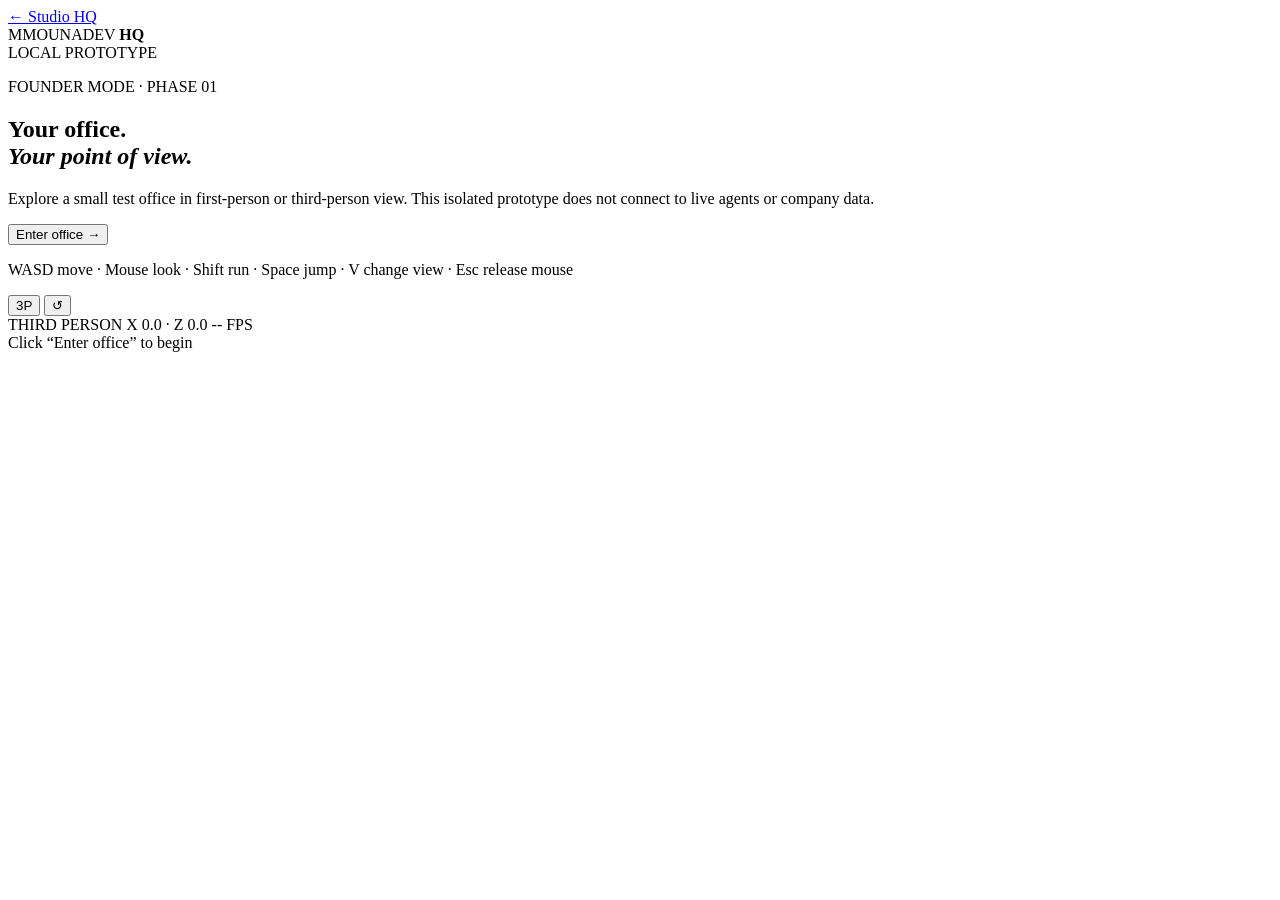
==== founder-prototype/index.html @ a4a74f7d "Add isolated Founder Player prototype entry page" ====
<!doctype html>
<html lang="en">
<head>
  <meta charset="utf-8">
  <meta name="viewport" content="width=device-width, initial-scale=1, viewport-fit=cover">
  <meta name="theme-color" content="#090d12">
  <title>MounaDev HQ — Founder Player Prototype</title>
  <link rel="stylesheet" href="./styles.css">
</head>
<body>
  <main id="app">
    <div id="world" aria-label="Founder office prototype"></div>
    <header class="hud">
      <a class="back" href="../" aria-label="Back to Studio HQ">← Studio HQ</a>
      <div class="brand"><span class="brand-mark">M</span><span>MOUNADEV <b>HQ</b></span></div>
      <div class="status"><i></i> LOCAL PROTOTYPE</div>
    </header>
    <section class="intro" id="intro">
      <p class="eyebrow">FOUNDER MODE · PHASE 01</p>
      <h1>Your office.<br><em>Your point of view.</em></h1>
      <p class="copy">Explore a small test office in first-person or third-person view. This isolated prototype does not connect to live agents or company data.</p>
      <button id="start" class="primary">Enter office <span>→</span></button>
      <p class="keys">WASD move · Mouse look · Shift run · Space jump · V change view · Esc release mouse</p>
    </section>
    <aside class="toolbar" aria-label="Prototype controls">
      <button id="cameraToggle" title="Switch camera (V)">3P</button>
      <button id="reset" title="Reset position">↺</button>
    </aside>
    <div class="crosshair" id="crosshair" aria-hidden="true"></div>
    <div class="bottom-hud">
      <span id="cameraLabel">THIRD PERSON</span>
      <span id="positionLabel">X 0.0 · Z 0.0</span>
      <span id="fpsLabel">-- FPS</span>
    </div>
    <div id="notice" role="status">Click “Enter office” to begin</div>
    <noscript>This prototype requires JavaScript and WebGL.</noscript>
  </main>
  <script src="../lib/three.min.js"></script>
  <script src="./main.js" type="module"></script>
</body>
</html>
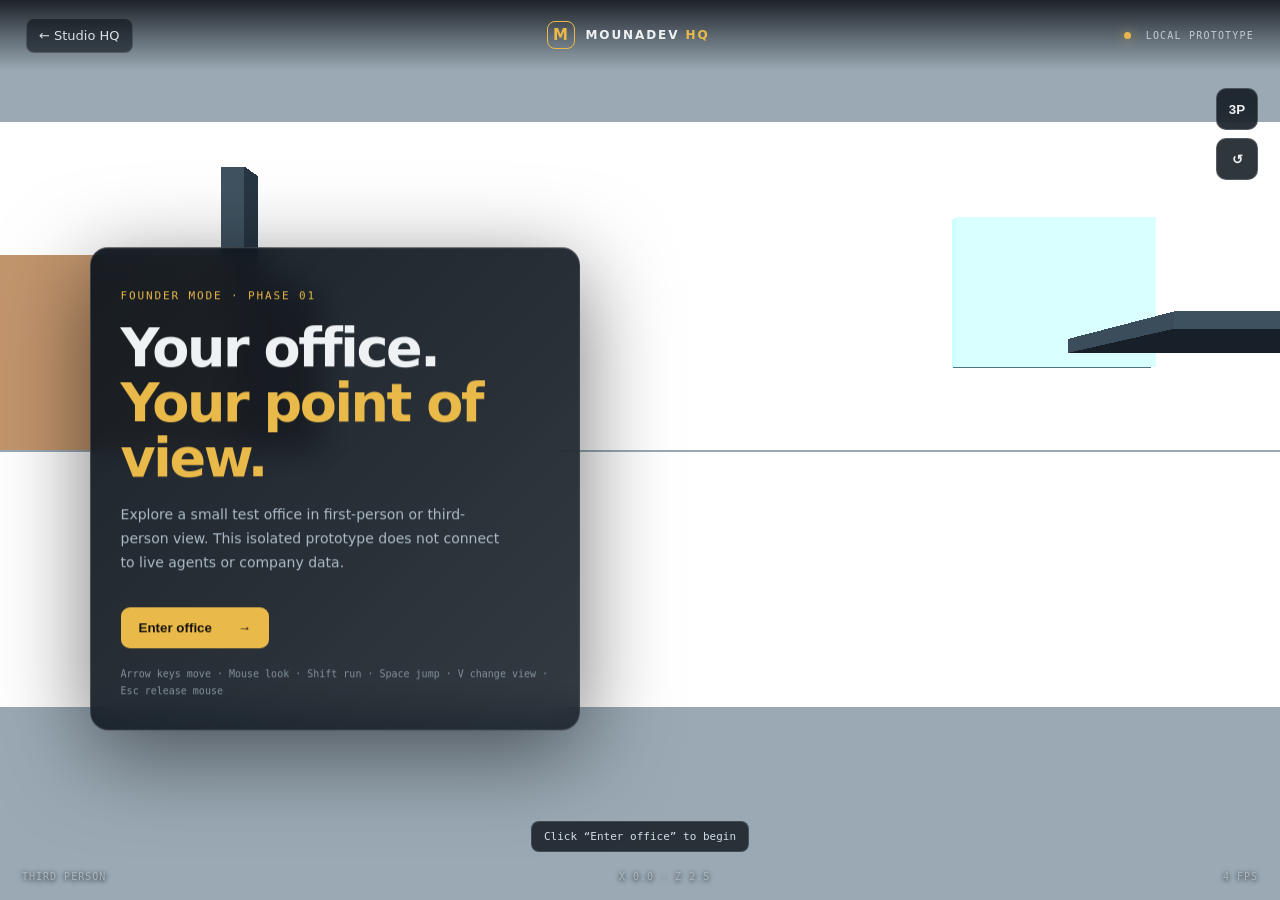
==== commit 18ee21af: "Show arrow-key movement in founder prototype controls" ====
--- a/founder-prototype/index.html
+++ b/founder-prototype/index.html
@@ -20,7 +20,7 @@
       <h1>Your office.<br><em>Your point of view.</em></h1>
       <p class="copy">Explore a small test office in first-person or third-person view. This isolated prototype does not connect to live agents or company data.</p>
       <button id="start" class="primary">Enter office <span>→</span></button>
-      <p class="keys">WASD move · Mouse look · Shift run · Space jump · V change view · Esc release mouse</p>
+      <p class="keys">Arrow keys move · Mouse look · Shift run · Space jump · V change view · Esc release mouse</p>
     </section>
     <aside class="toolbar" aria-label="Prototype controls">
       <button id="cameraToggle" title="Switch camera (V)">3P</button>
--- a/founder-prototype/styles.css
+++ b/founder-prototype/styles.css
@@ -0,0 +1,29 @@
+:root{color-scheme:dark;--gold:#e9b949;--ink:#eef2f5;--muted:#9aa8b5;--panel:#101820dd}
+*{box-sizing:border-box}
+html,body,#app{width:100%;height:100%;margin:0;overflow:hidden;background:#090d12;color:var(--ink);font-family:Inter,ui-sans-serif,system-ui,-apple-system,"Segoe UI",sans-serif}
+#world{position:absolute;inset:0}
+#world canvas{display:block;width:100%;height:100%;outline:0}
+.hud{position:absolute;z-index:3;top:0;left:0;right:0;height:70px;padding:0 26px;display:flex;align-items:center;justify-content:space-between;background:linear-gradient(180deg,#070b10d9,transparent)}
+.back{color:#d9e0e6;text-decoration:none;font-size:13px;border:1px solid #ffffff24;border-radius:8px;padding:9px 12px;background:#0b111899}
+.brand{display:flex;align-items:center;gap:10px;font-size:12px;letter-spacing:.16em;font-weight:800}
+.brand b{color:var(--gold)}
+.brand-mark{display:grid;place-items:center;width:28px;height:28px;border:1px solid var(--gold);border-radius:8px;color:var(--gold);font-size:15px}
+.status{font:10px ui-monospace,monospace;letter-spacing:.12em;color:#c2cbd2}
+.status i{display:inline-block;width:7px;height:7px;margin-right:7px;border-radius:50%;background:#e8b64c;box-shadow:0 0 12px #e8b64c88}
+.intro{position:absolute;z-index:2;left:clamp(22px,7vw,100px);top:50%;width:min(490px,calc(100% - 44px));transform:translateY(-42%);padding:30px;border:1px solid #ffffff20;border-radius:18px;background:linear-gradient(135deg,#0c141deF,#101820d9);box-shadow:0 22px 90px #0008;backdrop-filter:blur(16px);transition:opacity .35s,transform .35s}
+.intro.hidden{opacity:0;pointer-events:none;transform:translateY(-38%) scale(.98)}
+.eyebrow{color:var(--gold);font:11px ui-monospace,monospace;letter-spacing:.17em}
+h1{font-size:clamp(34px,5vw,54px);line-height:1.02;letter-spacing:-.045em;margin:18px 0}
+h1 em{font-style:normal;color:var(--gold)}
+.copy{max-width:390px;color:#aebbc6;font-size:14px;line-height:1.7}
+.primary{margin-top:18px;padding:13px 18px;border:0;border-radius:9px;background:var(--gold);color:#17130a;font-weight:800;cursor:pointer}
+.primary span{padding-left:22px}
+.keys{font:10px/1.7 ui-monospace,monospace;color:#83919d;margin:17px 0 0}
+.toolbar{position:absolute;z-index:3;right:22px;top:88px;display:grid;gap:8px}
+.toolbar button{width:42px;height:42px;border:1px solid #ffffff30;border-radius:10px;background:#0b131bd9;color:var(--ink);font-weight:800;cursor:pointer;backdrop-filter:blur(10px)}
+.toolbar button:hover{border-color:var(--gold);color:var(--gold)}
+.bottom-hud{position:absolute;z-index:3;left:22px;right:22px;bottom:18px;display:flex;justify-content:space-between;color:#aab6c0;font:10px ui-monospace,monospace;letter-spacing:.1em;text-shadow:0 1px 5px #000}
+#notice{position:absolute;z-index:3;left:50%;bottom:48px;transform:translateX(-50%);padding:8px 12px;border:1px solid #ffffff20;border-radius:8px;background:#091018c9;color:#d4dde4;font:11px ui-monospace,monospace;pointer-events:none;white-space:nowrap}
+.crosshair{position:absolute;z-index:2;left:50%;top:50%;width:8px;height:8px;border:1px solid #ffffffaa;border-radius:50%;transform:translate(-50%,-50%);opacity:0;pointer-events:none}
+.crosshair.visible{opacity:.8}
+@media(max-width:640px){.hud{height:58px;padding:0 12px}.brand{font-size:10px}.status{font-size:8px}.intro{left:14px;width:calc(100% - 28px);padding:23px;top:48%}.toolbar{right:12px;top:70px}.bottom-hud{left:12px;right:12px;bottom:12px;font-size:9px}#notice{bottom:39px;font-size:9px}}
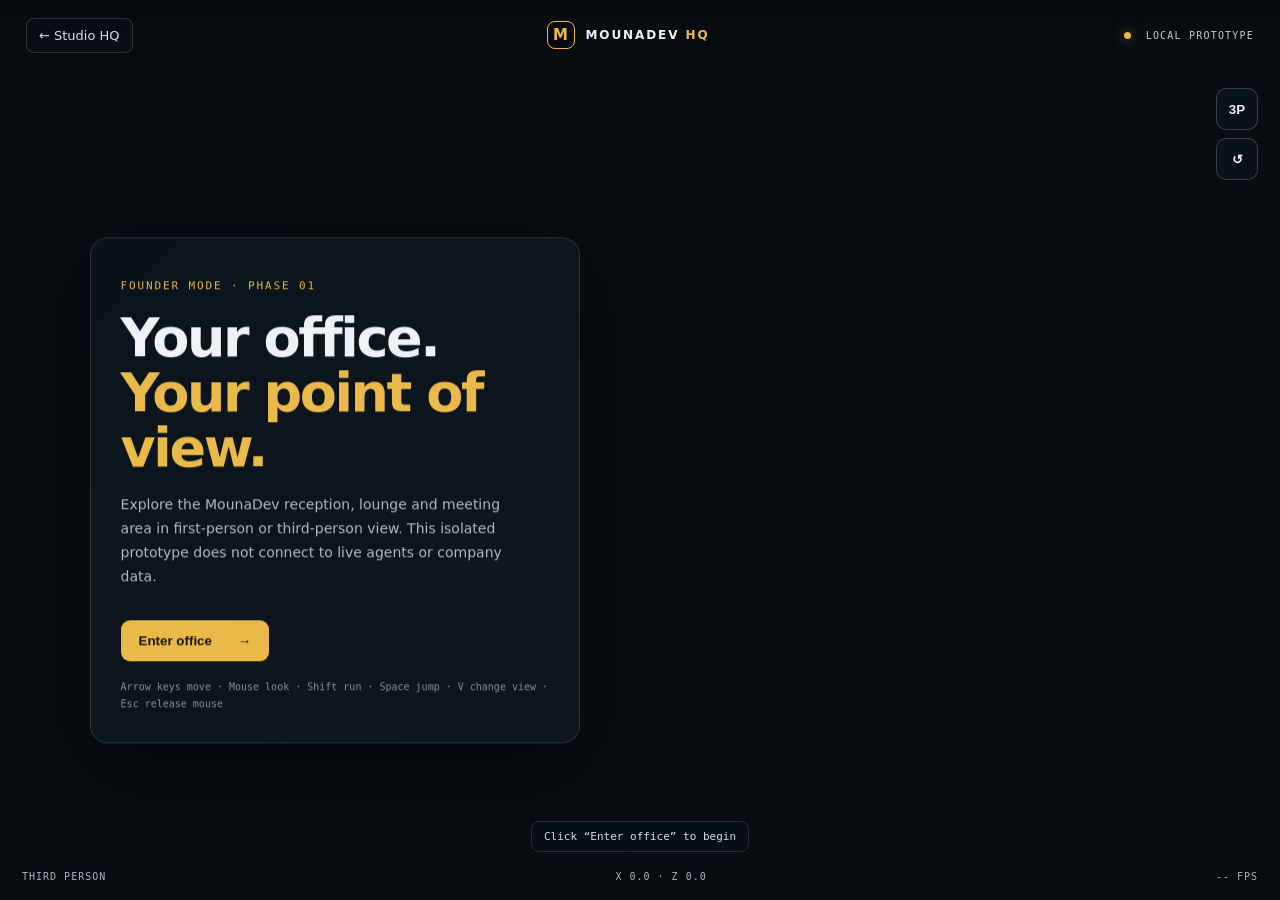
==== commit 9206d618: "Describe upgraded Founder lobby prototype" ====
--- a/founder-prototype/index.html
+++ b/founder-prototype/index.html
@@ -18,7 +18,7 @@
     <section class="intro" id="intro">
       <p class="eyebrow">FOUNDER MODE · PHASE 01</p>
       <h1>Your office.<br><em>Your point of view.</em></h1>
-      <p class="copy">Explore a small test office in first-person or third-person view. This isolated prototype does not connect to live agents or company data.</p>
+      <p class="copy">Explore the MounaDev reception, lounge and meeting area in first-person or third-person view. This isolated prototype does not connect to live agents or company data.</p>
       <button id="start" class="primary">Enter office <span>→</span></button>
       <p class="keys">Arrow keys move · Mouse look · Shift run · Space jump · V change view · Esc release mouse</p>
     </section>
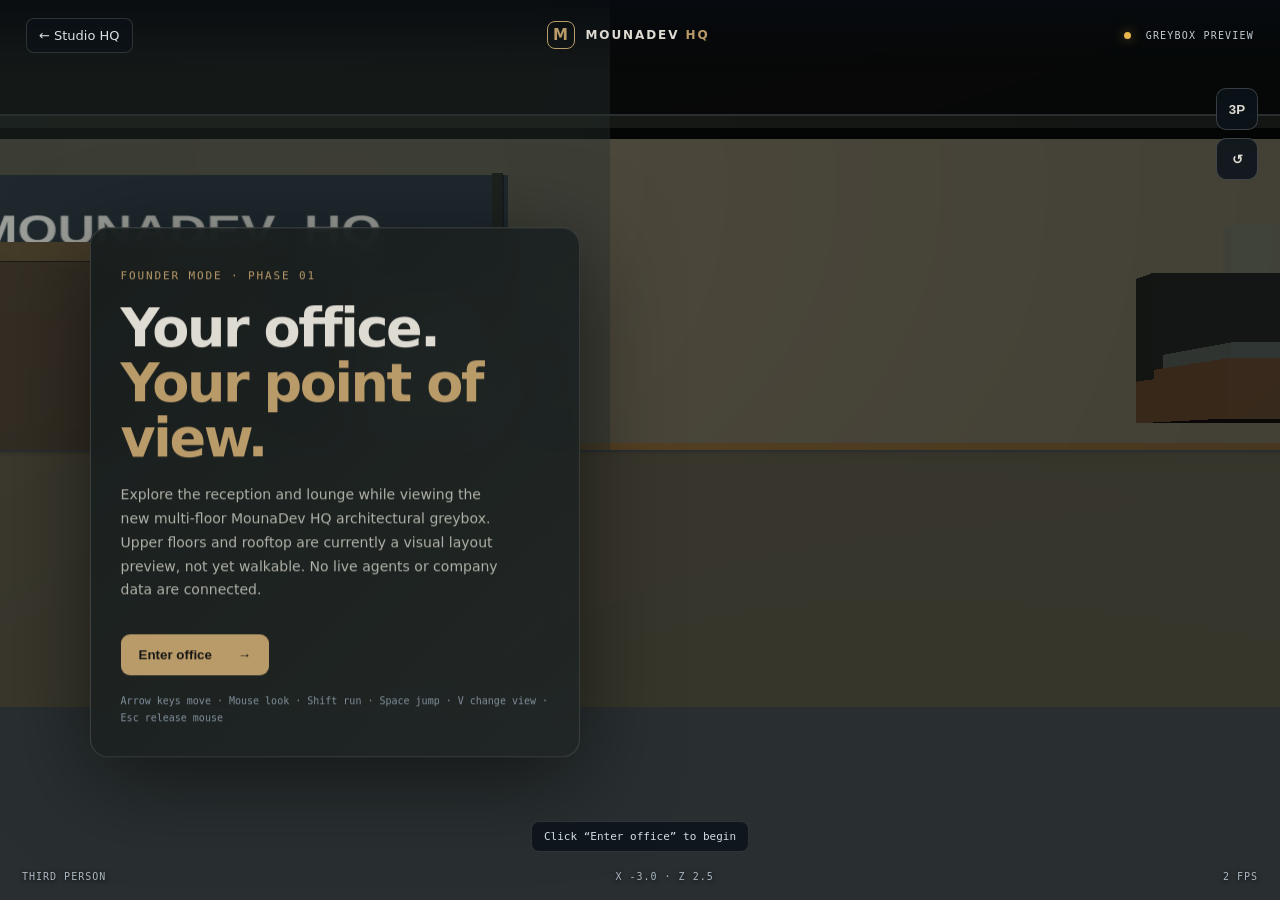
==== commit 51e52d6e: "docs: clarify multi-floor greybox preview scope in intro" ====
--- a/founder-prototype/index.html
+++ b/founder-prototype/index.html
@@ -13,12 +13,12 @@
     <header class="hud">
       <a class="back" href="../" aria-label="Back to Studio HQ">← Studio HQ</a>
       <div class="brand"><span class="brand-mark">M</span><span>MOUNADEV <b>HQ</b></span></div>
-      <div class="status"><i></i> LOCAL PROTOTYPE</div>
+      <div class="status"><i></i> GREYBOX PREVIEW</div>
     </header>
     <section class="intro" id="intro">
       <p class="eyebrow">FOUNDER MODE · PHASE 01</p>
       <h1>Your office.<br><em>Your point of view.</em></h1>
-      <p class="copy">Explore the MounaDev reception, lounge and meeting area in first-person or third-person view. This isolated prototype does not connect to live agents or company data.</p>
+      <p class="copy">Explore the reception and lounge while viewing the new multi-floor MounaDev HQ architectural greybox. Upper floors and rooftop are currently a visual layout preview, not yet walkable. No live agents or company data are connected.</p>
       <button id="start" class="primary">Enter office <span>→</span></button>
       <p class="keys">Arrow keys move · Mouse look · Shift run · Space jump · V change view · Esc release mouse</p>
     </section>
--- a/founder-prototype/styles.css
+++ b/founder-prototype/styles.css
@@ -1,6 +1,6 @@
-:root{color-scheme:dark;--gold:#e9b949;--ink:#eef2f5;--muted:#9aa8b5;--panel:#101820dd}
+:root{color-scheme:dark;--gold:#b99a69;--ink:#dedbd2;--muted:#9b9d94;--panel:#101820dd}
 *{box-sizing:border-box}
-html,body,#app{width:100%;height:100%;margin:0;overflow:hidden;background:#090d12;color:var(--ink);font-family:Inter,ui-sans-serif,system-ui,-apple-system,"Segoe UI",sans-serif}
+html,body,#app{width:100%;height:100%;margin:0;overflow:hidden;background:#111617;color:var(--ink);font-family:Inter,ui-sans-serif,system-ui,-apple-system,"Segoe UI",sans-serif}
 #world{position:absolute;inset:0}
 #world canvas{display:block;width:100%;height:100%;outline:0}
 .hud{position:absolute;z-index:3;top:0;left:0;right:0;height:70px;padding:0 26px;display:flex;align-items:center;justify-content:space-between;background:linear-gradient(180deg,#070b10d9,transparent)}
@@ -10,13 +10,13 @@
 .brand-mark{display:grid;place-items:center;width:28px;height:28px;border:1px solid var(--gold);border-radius:8px;color:var(--gold);font-size:15px}
 .status{font:10px ui-monospace,monospace;letter-spacing:.12em;color:#c2cbd2}
 .status i{display:inline-block;width:7px;height:7px;margin-right:7px;border-radius:50%;background:#e8b64c;box-shadow:0 0 12px #e8b64c88}
-.intro{position:absolute;z-index:2;left:clamp(22px,7vw,100px);top:50%;width:min(490px,calc(100% - 44px));transform:translateY(-42%);padding:30px;border:1px solid #ffffff20;border-radius:18px;background:linear-gradient(135deg,#0c141deF,#101820d9);box-shadow:0 22px 90px #0008;backdrop-filter:blur(16px);transition:opacity .35s,transform .35s}
+.intro{position:absolute;z-index:2;left:clamp(22px,7vw,100px);top:50%;width:min(490px,calc(100% - 44px));transform:translateY(-42%);padding:30px;border:1px solid #ffffff20;border-radius:18px;background:linear-gradient(135deg,#171d1dee,#202625e8);box-shadow:0 22px 90px #0008;backdrop-filter:blur(16px);transition:opacity .35s,transform .35s}
 .intro.hidden{opacity:0;pointer-events:none;transform:translateY(-38%) scale(.98)}
 .eyebrow{color:var(--gold);font:11px ui-monospace,monospace;letter-spacing:.17em}
 h1{font-size:clamp(34px,5vw,54px);line-height:1.02;letter-spacing:-.045em;margin:18px 0}
 h1 em{font-style:normal;color:var(--gold)}
-.copy{max-width:390px;color:#aebbc6;font-size:14px;line-height:1.7}
-.primary{margin-top:18px;padding:13px 18px;border:0;border-radius:9px;background:var(--gold);color:#17130a;font-weight:800;cursor:pointer}
+.copy{max-width:390px;color:#b0b1a8;font-size:14px;line-height:1.7}
+.primary{margin-top:18px;padding:13px 18px;border:0;border-radius:9px;background:var(--gold);color:#171714;font-weight:800;cursor:pointer}
 .primary span{padding-left:22px}
 .keys{font:10px/1.7 ui-monospace,monospace;color:#83919d;margin:17px 0 0}
 .toolbar{position:absolute;z-index:3;right:22px;top:88px;display:grid;gap:8px}
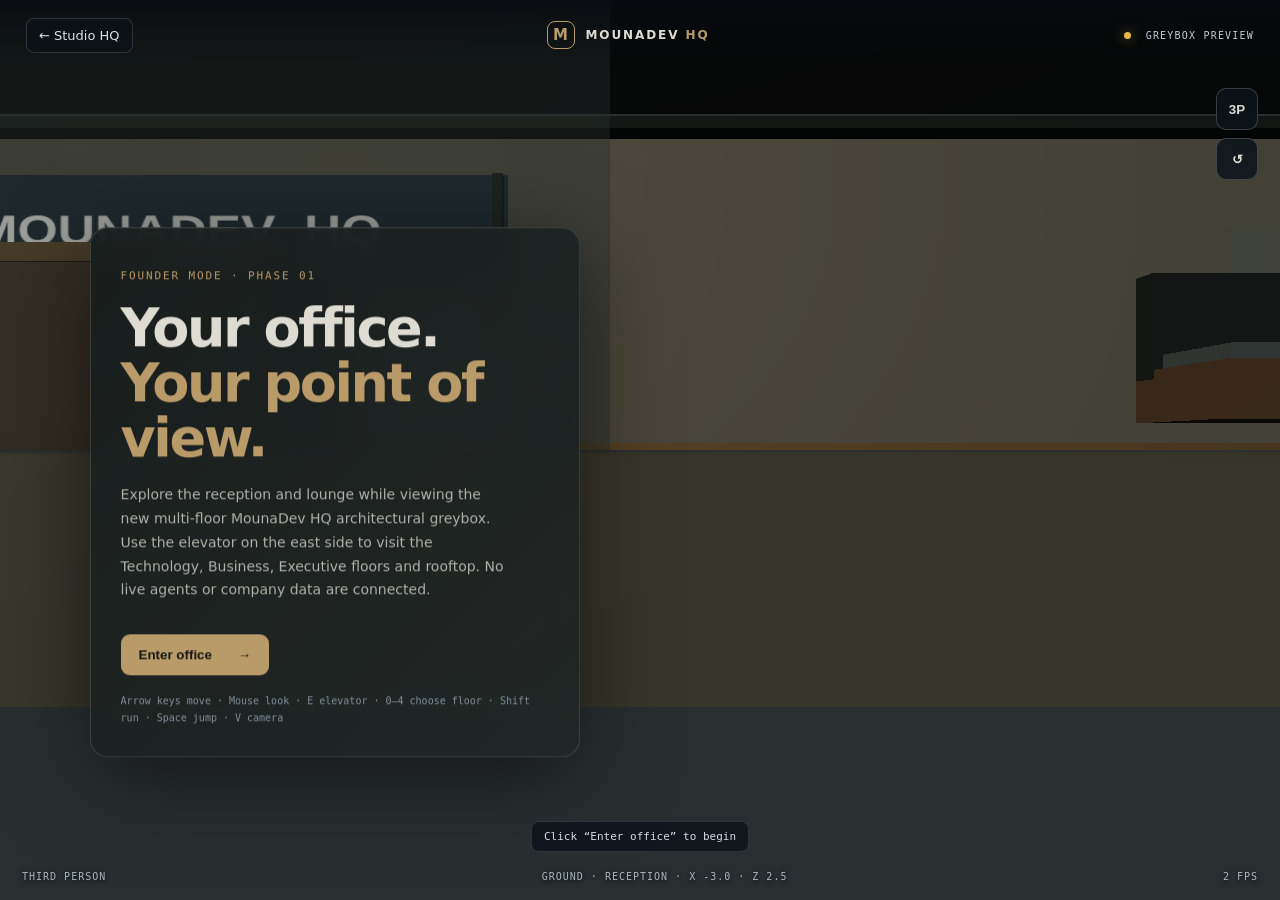
==== commit 4721ea07: "docs: update prototype controls for elevator navigation" ====
--- a/founder-prototype/index.html
+++ b/founder-prototype/index.html
@@ -18,9 +18,9 @@
     <section class="intro" id="intro">
       <p class="eyebrow">FOUNDER MODE · PHASE 01</p>
       <h1>Your office.<br><em>Your point of view.</em></h1>
-      <p class="copy">Explore the reception and lounge while viewing the new multi-floor MounaDev HQ architectural greybox. Upper floors and rooftop are currently a visual layout preview, not yet walkable. No live agents or company data are connected.</p>
+      <p class="copy">Explore the reception and lounge while viewing the new multi-floor MounaDev HQ architectural greybox. Use the elevator on the east side to visit the Technology, Business, Executive floors and rooftop. No live agents or company data are connected.</p>
       <button id="start" class="primary">Enter office <span>→</span></button>
-      <p class="keys">Arrow keys move · Mouse look · Shift run · Space jump · V change view · Esc release mouse</p>
+      <p class="keys">Arrow keys move · Mouse look · E elevator · 0–4 choose floor · Shift run · Space jump · V camera</p>
     </section>
     <aside class="toolbar" aria-label="Prototype controls">
       <button id="cameraToggle" title="Switch camera (V)">3P</button>
